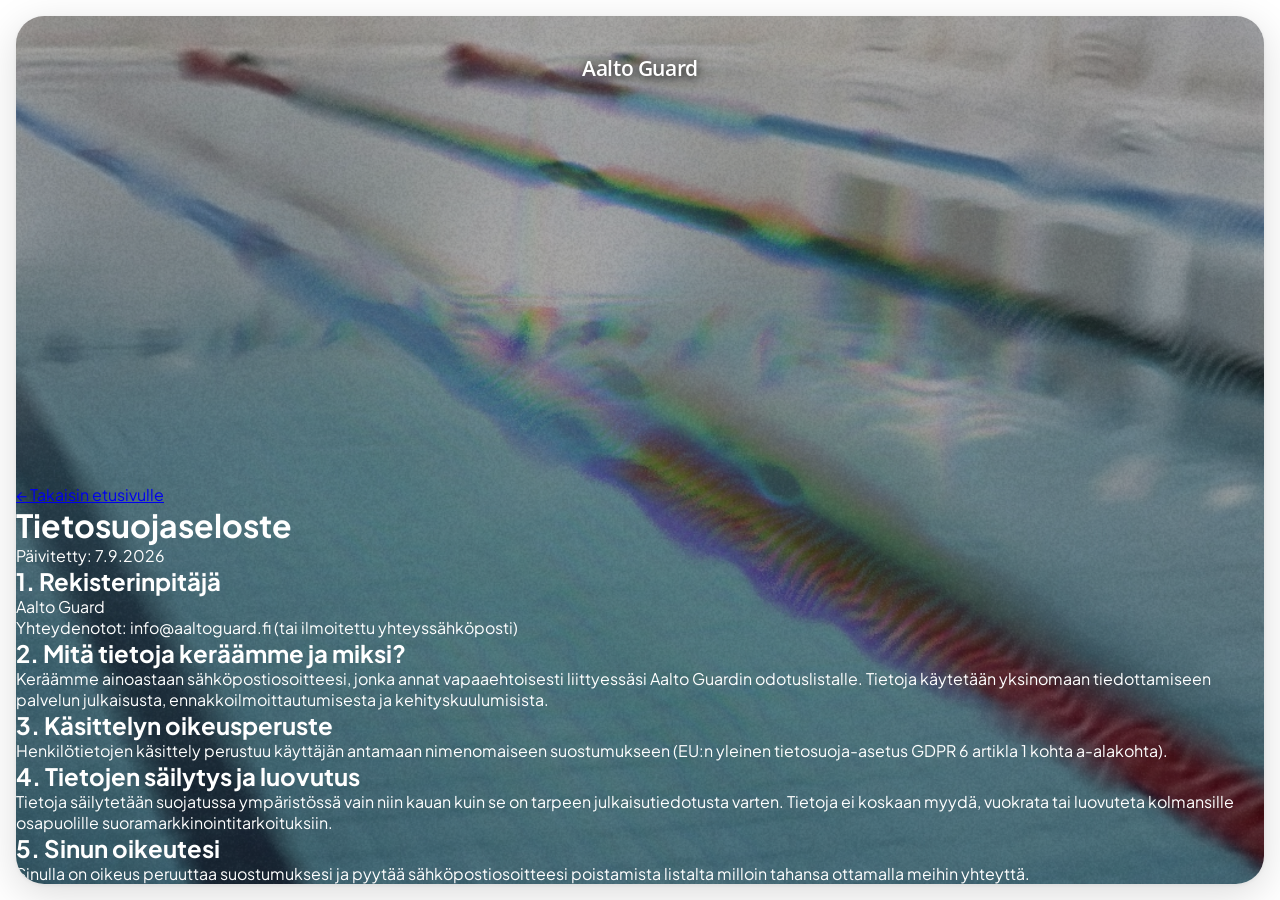
==== tietosuoja.html @ a60adfa9 "Initial commit: Aalto Guard landing page" ====
<!DOCTYPE html>
<html lang="fi">
<head>
  <meta charset="UTF-8">
  <meta name="viewport" content="width=device-width, initial-scale=1.0">
  <title>Tietosuojaseloste — Aalto Guard</title>
  <link rel="preconnect" href="https://fonts.googleapis.com">
  <link rel="preconnect" href="https://fonts.gstatic.com" crossorigin>
  <link href="https://fonts.googleapis.com/css2?family=Instrument+Serif:ital@1&family=Open+Sans:wght@600&family=Plus+Jakarta+Sans:wght@400;500;600;700;800&display=swap" rel="stylesheet">
  <link rel="stylesheet" href="style.css">
</head>
<body>
  <div class="page-wrapper">
    <main class="hero-card">
      <!-- Yläosan logo (identtinen etusivun kanssa) -->
      <header class="header">
        <a href="index.html" class="logo" style="text-decoration: none;">
          <span class="logo-text">Aalto Guard</span>
        </a>
      </header>

      <!-- Sisäinen vieritysalue, joka pitää taustakuvan täysin liikkumattomana -->
      <div class="privacy-scroll-wrapper">
        <div class="privacy-container">
          <a href="index.html" class="back-link">← Takaisin etusivulle</a>
          
          <h1 class="privacy-title">Tietosuojaseloste</h1>
          <p class="privacy-updated">Päivitetty: 7.9.2026</p>

          <section class="privacy-section">
            <h2>1. Rekisterinpitäjä</h2>
            <p>
              Aalto Guard<br>
              Yhteydenotot: info@aaltoguard.fi (tai ilmoitettu yhteyssähköposti)
            </p>
          </section>

          <section class="privacy-section">
            <h2>2. Mitä tietoja keräämme ja miksi?</h2>
            <p>
              Keräämme ainoastaan sähköpostiosoitteesi, jonka annat vapaaehtoisesti liittyessäsi Aalto Guardin odotuslistalle.
              Tietoja käytetään yksinomaan tiedottamiseen palvelun julkaisusta, ennakkoilmoittautumisesta ja kehityskuulumisista.
            </p>
          </section>

          <section class="privacy-section">
            <h2>3. Käsittelyn oikeusperuste</h2>
            <p>
              Henkilötietojen käsittely perustuu käyttäjän antamaan nimenomaiseen suostumukseen (EU:n yleinen tietosuoja-asetus GDPR 6 artikla 1 kohta a-alakohta).
            </p>
          </section>

          <section class="privacy-section">
            <h2>4. Tietojen säilytys ja luovutus</h2>
            <p>
              Tietoja säilytetään suojatussa ympäristössä vain niin kauan kuin se on tarpeen julkaisutiedotusta varten. Tietoja ei koskaan myydä, vuokrata tai luovuteta kolmansille osapuolille suoramarkkinointitarkoituksiin.
            </p>
          </section>

          <section class="privacy-section">
            <h2>5. Sinun oikeutesi</h2>
            <p>
              Sinulla on oikeus peruuttaa suostumuksesi ja pyytää sähköpostiosoitteesi poistamista listalta milloin tahansa ottamalla meihin yhteyttä.
            </p>
          </section>
        </div>
      </div>
    </main>
  </div>
</body>
</html>
---- style.css ----
/* ==========================================================================
   AALTO GUARD - LOPULLINEN TYYLITIEDOSTO (ALLAS 3 + HIENOVARAISEN PIENI TUMMENNUS)
   ========================================================================== */

/* Reset & Base */
*, *::before, *::after {
  box-sizing: border-box;
  margin: 0;
  padding: 0;
}

html, body {
  width: 100%;
  height: 100%;
  min-height: 100dvh;
  font-family: 'Plus Jakarta Sans', -apple-system, BlinkMacSystemFont, 'Segoe UI', Roboto, Helvetica, Arial, sans-serif;
  background-color: #ffffff;
  color: #ffffff;
  -webkit-font-smoothing: antialiased;
  -moz-osx-font-smoothing: grayscale;
  overflow: hidden;
}

/* Page Frame with white outer margin */
.page-wrapper {
  height: 100vh;
  height: 100dvh;
  min-height: 100dvh;
  padding: 16px;
  display: flex;
  background-color: #ffffff;
}

/* Hero Card Container */
.hero-card {
  flex: 1;
  position: relative;
  display: flex;
  flex-direction: column;
  justify-content: space-between;
  align-items: center;
  height: calc(100dvh - 32px);
  min-height: calc(100dvh - 32px);
  max-height: calc(100dvh - 32px);
  border-radius: 28px;
  overflow: hidden;
  /* Allas 3 -kuva syvemmällä tummennuksella */
  background-image: 
    linear-gradient(rgba(0, 0, 0, 0.32), rgba(0, 0, 0, 0.40)),
    url('pool-diagonal.jpg');
  background-size: cover;
  background-position: center center;
  background-repeat: no-repeat;
  box-shadow: 
    0 10px 40px rgba(0, 0, 0, 0.14),
    0 1px 4px rgba(0, 0, 0, 0.06);
}

/* Header & Logo */
.header {
  width: 100%;
  padding-top: 38px;
  display: flex;
  justify-content: center;
  align-items: center;
  z-index: 10;
  transition: filter 0.18s ease, opacity 0.18s ease, transform 0.18s ease;
}

.logo {
  display: inline-flex;
  align-items: center;
  color: #ffffff;
  user-select: none;
}

.logo-text {
  font-family: 'Open Sans', sans-serif;
  font-size: 21px;
  font-weight: 600;
  letter-spacing: -0.02em;
  color: #ffffff;
  text-shadow: 0 2px 10px rgba(0, 0, 0, 0.8), 0 0 20px rgba(0, 0, 0, 0.45);
}

/* Center Content */
.hero-content {
  position: relative;
  display: flex;
  flex-direction: column;
  align-items: center;
  justify-content: center;
  text-align: center;
  padding: 20px 24px 70px;
  max-width: 860px;
  width: 100%;
  margin: auto;
  z-index: 10;
  transition: filter 0.18s ease, opacity 0.18s ease, transform 0.18s ease;
}

/* Välitön blurraus taustalle kun modaali on auki */
body.modal-open .header,
body.modal-open .hero-content {
  filter: blur(14px);
  opacity: 0.22;
  transform: scale(0.985);
  pointer-events: none;
}

/* Main Heading */
.hero-title {
  font-size: clamp(2.5rem, 5.8vw, 4.5rem);
  font-weight: 700;
  line-height: 1.15;
  letter-spacing: -0.035em;
  color: #ffffff;
  margin-bottom: 18px;
  text-shadow: 0 3px 16px rgba(0, 0, 0, 0.8), 0 0 36px rgba(0, 0, 0, 0.5);
}

.hero-title .italic-serif {
  font-family: 'Instrument Serif', 'Playfair Display', Georgia, serif;
  font-style: italic;
  font-weight: 400;
  letter-spacing: -0.01em;
  padding: 0 2px;
}

/* Subtitle */
.hero-subtitle {
  font-size: clamp(1rem, 1.7vw, 1.15rem);
  font-weight: 600;
  color: #ffffff;
  letter-spacing: -0.01em;
  margin-bottom: 32px;
  max-width: 650px;
  margin-left: auto;
  margin-right: auto;
  line-height: 1.5;
  text-shadow: 0 2px 10px rgba(0, 0, 0, 0.85), 0 0 24px rgba(0, 0, 0, 0.55);
}

/* Waitlist Email Form */
.waitlist-form {
  display: inline-flex;
  align-items: center;
  background: rgba(255, 255, 255, 0.92);
  backdrop-filter: blur(18px);
  -webkit-backdrop-filter: blur(18px);
  border-radius: 9999px;
  padding: 5px 6px 5px 22px;
  box-shadow: 
    0 16px 38px rgba(0, 0, 0, 0.35),
    0 2px 8px rgba(0, 0, 0, 0.12),
    inset 0 1px 1px rgba(255, 255, 255, 0.8);
  transition: all 0.25s cubic-bezier(0.16, 1, 0.3, 1);
  max-width: 100%;
}

.waitlist-form:focus-within {
  background: rgba(255, 255, 255, 0.98);
  box-shadow: 
    0 20px 48px rgba(0, 0, 0, 0.4),
    0 0 0 3px rgba(255, 255, 255, 0.6);
}

.waitlist-input {
  border: none;
  background: transparent;
  outline: none;
  font-family: inherit;
  font-size: 15px;
  color: #111827;
  width: 220px;
  padding: 8px 0;
}

.waitlist-input::placeholder {
  color: #64748b;
  font-weight: 500;
}

.waitlist-button {
  border: none;
  outline: none;
  background: #ffffff;
  color: #0f172a;
  font-family: inherit;
  font-size: 14px;
  font-weight: 600;
  letter-spacing: -0.01em;
  padding: 12px 24px;
  border-radius: 9999px;
  cursor: pointer;
  box-shadow: 0 2px 8px rgba(0, 0, 0, 0.1);
  transition: background-color 0.2s ease;
  white-space: nowrap;
}

.waitlist-button:hover {
  background-color: #f1f5f9;
}

.waitlist-button:active {
  background-color: #e2e8f0;
}

/* Privacy Note */
.privacy-note {
  margin-top: 15px;
  font-size: 12.5px;
  color: rgba(255, 255, 255, 0.92);
  font-weight: 500;
  letter-spacing: -0.01em;
  text-shadow: 0 1px 8px rgba(0, 0, 0, 0.85);
  text-align: center;
}

.privacy-link-btn {
  background: none;
  border: none;
  padding: 0;
  font: inherit;
  color: #ffffff;
  font-weight: 600;
  text-decoration: underline;
  text-underline-offset: 3px;
  cursor: pointer;
  transition: opacity 0.2s ease;
}

.privacy-link-btn:hover {
  opacity: 0.8;
}

/* Feedback messages */
.form-feedback {
  margin-top: 12px;
  font-size: 14px;
  min-height: 20px;
  transition: all 0.3s ease;
}

.form-feedback.success {
  color: #86efac;
  font-weight: 600;
  text-shadow: 0 2px 8px rgba(0, 0, 0, 0.8);
}

.form-feedback.error {
  color: #fca5a5;
  font-weight: 600;
  text-shadow: 0 2px 8px rgba(0, 0, 0, 0.8);
}

/* ==========================================================================
   FROSTED GLASS MODAL
   ========================================================================== */
.modal-overlay {
  position: absolute;
  inset: 0;
  display: flex;
  align-items: center;
  justify-content: center;
  z-index: 50;
  opacity: 0;
  visibility: hidden;
  pointer-events: none;
  transition: opacity 0.16s ease, visibility 0.16s ease;
}

.modal-overlay.open {
  opacity: 1;
  visibility: visible;
  pointer-events: auto;
}

.modal-backdrop {
  position: absolute;
  inset: 0;
  background: rgba(0, 0, 0, 0.52);
  backdrop-filter: blur(14px);
  -webkit-backdrop-filter: blur(14px);
}

.modal-dialog {
  position: relative;
  z-index: 2;
  width: 90%;
  max-width: 540px;
  max-height: 82vh;
  max-height: 82dvh;
  background: rgba(13, 20, 28, 0.88);
  backdrop-filter: blur(28px);
  -webkit-backdrop-filter: blur(28px);
  border: 1px solid rgba(255, 255, 255, 0.18);
  border-radius: 24px;
  padding: 30px;
  text-align: left;
  transform: scale(0.94) translateY(12px);
  opacity: 0;
  box-shadow: 0 24px 60px rgba(0, 0, 0, 0.55);
  transition: transform 0.32s cubic-bezier(0.16, 1, 0.3, 1), opacity 0.25s ease;
  overflow-y: auto;
}

.modal-overlay.open .modal-dialog {
  transform: scale(1) translateY(0);
  opacity: 1;
}

.modal-header {
  display: flex;
  justify-content: space-between;
  align-items: center;
  margin-bottom: 20px;
}

.modal-header h3 {
  font-size: 1.35rem;
  font-weight: 700;
  color: #ffffff;
}

.modal-close-btn {
  background: rgba(255, 255, 255, 0.12);
  border: none;
  color: #ffffff;
  font-size: 22px;
  width: 34px;
  height: 34px;
  border-radius: 50%;
  cursor: pointer;
  display: flex;
  align-items: center;
  justify-content: center;
  transition: background 0.2s ease, transform 0.2s ease;
}

.modal-close-btn:hover {
  background: rgba(255, 255, 255, 0.25);
  transform: scale(1.05);
}

.modal-body h4 {
  font-size: 0.95rem;
  font-weight: 600;
  color: #ffffff;
  margin-top: 14px;
  margin-bottom: 4px;
}

.modal-body p {
  font-size: 13.5px;
  line-height: 1.6;
  color: rgba(255, 255, 255, 0.84);
}

/* ==========================================================================
   RESPONSIVE & MOBILE
   ========================================================================== */
@media (max-width: 640px) {
  .page-wrapper {
    padding: 8px;
  }

  .hero-card {
    border-radius: 20px;
    height: calc(100dvh - 16px);
    min-height: calc(100dvh - 16px);
    max-height: calc(100dvh - 16px);
  }

  .header {
    padding-top: 20px;
  }

  .logo-text {
    font-size: 18px;
  }

  .hero-content {
    padding: 12px 14px 40px;
  }

  .hero-title {
    font-size: 2.15rem;
    line-height: 1.18;
    margin-bottom: 12px;
  }

  .hero-subtitle {
    font-size: 0.92rem;
    margin-bottom: 22px;
    line-height: 1.45;
  }

  .waitlist-form {
    flex-direction: column;
    width: 100%;
    max-width: 320px;
    padding: 8px;
    gap: 8px;
    border-radius: 22px;
  }

  .waitlist-input {
    width: 100%;
    text-align: center;
    padding: 8px 12px;
    font-size: 14.5px;
  }

  .waitlist-button {
    width: 100%;
    padding: 12px;
    font-size: 14px;
  }

  .modal-dialog {
    width: 92%;
    max-height: 82dvh;
    padding: 24px 20px;
    border-radius: 20px;
  }

  .modal-header h3 {
    font-size: 1.2rem;
  }
}
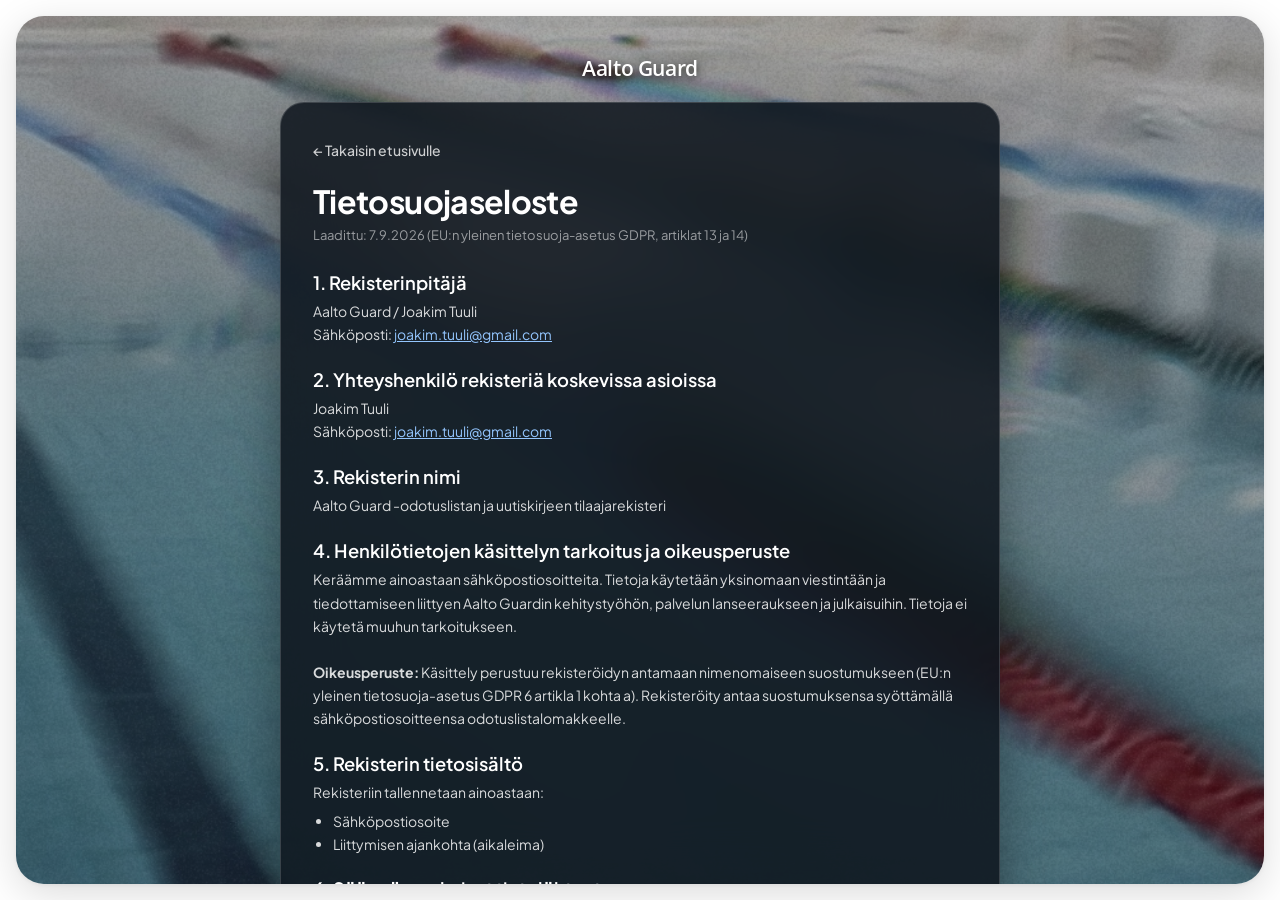
==== commit 1fd0901c: "Update official GDPR privacy policy template with contact info joakim.tuuli@gmail.com" ====
--- a/tietosuoja.html
+++ b/tietosuoja.html
@@ -8,59 +8,179 @@
   <link rel="preconnect" href="https://fonts.gstatic.com" crossorigin>
   <link href="https://fonts.googleapis.com/css2?family=Instrument+Serif:ital@1&family=Open+Sans:wght@600&family=Plus+Jakarta+Sans:wght@400;500;600;700;800&display=swap" rel="stylesheet">
   <link rel="stylesheet" href="style.css">
+  <style>
+    .privacy-container {
+      max-width: 720px;
+      width: 100%;
+      margin: 20px auto 40px;
+      padding: 36px 32px;
+      background: rgba(13, 20, 28, 0.86);
+      backdrop-filter: blur(28px);
+      -webkit-backdrop-filter: blur(28px);
+      border-radius: 24px;
+      border: 1px solid rgba(255, 255, 255, 0.16);
+      color: rgba(255, 255, 255, 0.92);
+      box-shadow: 0 20px 50px rgba(0, 0, 0, 0.4);
+      text-align: left;
+    }
+
+    .back-link {
+      display: inline-flex;
+      align-items: center;
+      gap: 6px;
+      color: rgba(255, 255, 255, 0.78);
+      text-decoration: none;
+      font-size: 14px;
+      font-weight: 500;
+      margin-bottom: 22px;
+      transition: color 0.2s;
+    }
+
+    .back-link:hover {
+      color: #ffffff;
+    }
+
+    .privacy-title {
+      font-size: 2rem;
+      font-weight: 700;
+      letter-spacing: -0.02em;
+      margin-bottom: 6px;
+      color: #ffffff;
+    }
+
+    .privacy-updated {
+      font-size: 13px;
+      color: rgba(255, 255, 255, 0.55);
+      margin-bottom: 28px;
+    }
+
+    .privacy-section {
+      margin-bottom: 22px;
+    }
+
+    .privacy-section h2 {
+      font-size: 1.15rem;
+      font-weight: 600;
+      color: #ffffff;
+      margin-bottom: 6px;
+    }
+
+    .privacy-section p {
+      font-size: 14px;
+      line-height: 1.65;
+      color: rgba(255, 255, 255, 0.84);
+    }
+
+    .privacy-section a {
+      color: #93c5fd;
+      text-decoration: underline;
+    }
+  </style>
 </head>
 <body>
   <div class="page-wrapper">
     <main class="hero-card">
-      <!-- Yläosan logo (identtinen etusivun kanssa) -->
+      <!-- Erillinen taustakuvakerros -->
+      <div class="hero-bg" id="hero-bg" aria-hidden="true"></div>
+
+      <!-- Yläosan logo -->
       <header class="header">
         <a href="index.html" class="logo" style="text-decoration: none;">
           <span class="logo-text">Aalto Guard</span>
         </a>
       </header>
 
-      <!-- Sisäinen vieritysalue, joka pitää taustakuvan täysin liikkumattomana -->
+      <!-- Sisäinen vieritysalue -->
       <div class="privacy-scroll-wrapper">
         <div class="privacy-container">
           <a href="index.html" class="back-link">← Takaisin etusivulle</a>
           
           <h1 class="privacy-title">Tietosuojaseloste</h1>
-          <p class="privacy-updated">Päivitetty: 7.9.2026</p>
+          <p class="privacy-updated">Laadittu: 7.9.2026 (EU:n yleinen tietosuoja-asetus GDPR, artiklat 13 ja 14)</p>
 
           <section class="privacy-section">
             <h2>1. Rekisterinpitäjä</h2>
             <p>
-              Aalto Guard<br>
-              Yhteydenotot: info@aaltoguard.fi (tai ilmoitettu yhteyssähköposti)
+              Aalto Guard / Joakim Tuuli<br>
+              Sähköposti: <a href="mailto:joakim.tuuli@gmail.com">joakim.tuuli@gmail.com</a>
             </p>
           </section>
 
           <section class="privacy-section">
-            <h2>2. Mitä tietoja keräämme ja miksi?</h2>
+            <h2>2. Yhteyshenkilö rekisteriä koskevissa asioissa</h2>
             <p>
-              Keräämme ainoastaan sähköpostiosoitteesi, jonka annat vapaaehtoisesti liittyessäsi Aalto Guardin odotuslistalle.
-              Tietoja käytetään yksinomaan tiedottamiseen palvelun julkaisusta, ennakkoilmoittautumisesta ja kehityskuulumisista.
+              Joakim Tuuli<br>
+              Sähköposti: <a href="mailto:joakim.tuuli@gmail.com">joakim.tuuli@gmail.com</a>
             </p>
           </section>
 
           <section class="privacy-section">
-            <h2>3. Käsittelyn oikeusperuste</h2>
+            <h2>3. Rekisterin nimi</h2>
             <p>
-              Henkilötietojen käsittely perustuu käyttäjän antamaan nimenomaiseen suostumukseen (EU:n yleinen tietosuoja-asetus GDPR 6 artikla 1 kohta a-alakohta).
+              Aalto Guard -odotuslistan ja uutiskirjeen tilaajarekisteri
             </p>
           </section>
 
           <section class="privacy-section">
-            <h2>4. Tietojen säilytys ja luovutus</h2>
+            <h2>4. Henkilötietojen käsittelyn tarkoitus ja oikeusperuste</h2>
             <p>
-              Tietoja säilytetään suojatussa ympäristössä vain niin kauan kuin se on tarpeen julkaisutiedotusta varten. Tietoja ei koskaan myydä, vuokrata tai luovuteta kolmansille osapuolille suoramarkkinointitarkoituksiin.
+              Keräämme ainoastaan sähköpostiosoitteita. Tietoja käytetään yksinomaan viestintään ja tiedottamiseen liittyen Aalto Guardin kehitystyöhön, palvelun lanseeraukseen ja julkaisuihin. Tietoja ei käytetä muuhun tarkoitukseen.
+              <br><br>
+              <strong>Oikeusperuste:</strong> Käsittely perustuu rekisteröidyn antamaan nimenomaiseen suostumukseen (EU:n yleinen tietosuoja-asetus GDPR 6 artikla 1 kohta a). Rekisteröity antaa suostumuksensa syöttämällä sähköpostiosoitteensa odotuslistalomakkeelle.
             </p>
           </section>
 
           <section class="privacy-section">
-            <h2>5. Sinun oikeutesi</h2>
+            <h2>5. Rekisterin tietosisältö</h2>
             <p>
-              Sinulla on oikeus peruuttaa suostumuksesi ja pyytää sähköpostiosoitteesi poistamista listalta milloin tahansa ottamalla meihin yhteyttä.
+              Rekisteriin tallennetaan ainoastaan:
+            </p>
+            <ul style="margin-left: 20px; margin-top: 6px; font-size: 14px; line-height: 1.6; color: rgba(255, 255, 255, 0.84);">
+              <li>Sähköpostiosoite</li>
+              <li>Liittymisen ajankohta (aikaleima)</li>
+            </ul>
+          </section>
+
+          <section class="privacy-section">
+            <h2>6. Säännönmukaiset tietolähteet</h2>
+            <p>
+              Tiedot saadaan ainoastaan rekisteröidyltä itseltään hänen täyttäessään sähköpostiosoitteensa Aalto Guardin verkkosivuston lomakkeelle.
+            </p>
+          </section>
+
+          <section class="privacy-section">
+            <h2>7. Tietojen luovutukset ja siirto EU:n tai ETA:n ulkopuolelle</h2>
+            <p>
+              Tietoja ei koskaan myydä, vuokrata tai luovuteta kolmansille osapuolille suoramarkkinointitarkoituksiin.
+              Tietojen teknisessä säilytyksessä hyödynnetään Googlen pilvipalvelua (Google Sheets), jossa tiedot suojataan alan standardien mukaisin menetelmin ja EU:n mallisopimuslausekkein (SCC).
+            </p>
+          </section>
+
+          <section class="privacy-section">
+            <h2>8. Tietojen säilytysaika</h2>
+            <p>
+              Henkilötietoja säilytetään vain niin kauan kuin se on tarpeellista Aalto Guardin julkaisusta tiedottamiseksi, tai kunnes rekisteröity peruuttaa suostumuksensa ja pyytää tietojensa poistamista.
+            </p>
+          </section>
+
+          <section class="privacy-section">
+            <h2>9. Rekisteröidyn oikeudet</h2>
+            <p>
+              Rekisteröidyllä on GDPR:n mukaisesti seuraavat oikeudet:
+            </p>
+            <ul style="margin-left: 20px; margin-top: 6px; font-size: 14px; line-height: 1.6; color: rgba(255, 255, 255, 0.84);">
+              <li><strong>Oikeus peruuttaa suostumus:</strong> Voit poistua listalta milloin tahansa ilmoittamalla siitä sähköpostitse osoitteeseen <a href="mailto:joakim.tuuli@gmail.com">joakim.tuuli@gmail.com</a>.</li>
+              <li><strong>Oikeus saada pääsy tietoihin:</strong> Oikeus tarkastaa itseään koskevat rekisteriin tallennetut henkilötiedot.</li>
+              <li><strong>Oikeus tietojen poistamiseen:</strong> Oikeus pyytää tietojensa poistamista rekisteristä ("oikeus tulla unohdetuksi").</li>
+              <li><strong>Oikeus tietojen oikaisemiseen:</strong> Oikeus pyytää virheellisten tietojen korjaamista.</li>
+              <li><strong>Oikeus tehdä valitus:</strong> Oikeus saattaa asia valvontaviranomaisen (Tietosuojavaltuutetun toimisto, <a href="https://tietosuoja.fi" target="_blank" rel="noopener">tietosuoja.fi</a>) käsiteltäväksi, mikäli katsot että henkilötietojesi käsittelyssä on rikottu tietosuojalainsäädäntöä.</li>
+            </ul>
+          </section>
+
+          <section class="privacy-section">
+            <h2>10. Automaattinen päätöksenteko ja profilointi</h2>
+            <p>
+              Tietoja ei käytetä automaattiseen päätöksentekoon eikä henkilöiden profilointiin.
             </p>
           </section>
         </div>
--- a/style.css
+++ b/style.css
@@ -44,27 +44,43 @@
   max-height: calc(100dvh - 32px);
   border-radius: 28px;
   overflow: hidden;
-  /* Allas 3 -kuva syvemmällä tummennuksella */
+  box-shadow: 
+    0 10px 40px rgba(0, 0, 0, 0.14),
+    0 1px 4px rgba(0, 0, 0, 0.06);
+}
+
+/* Erillinen GPU-kiihdytetty taustakuvakerros (blurraantuu välittömästi ilman viivettä) */
+.hero-bg {
+  position: absolute;
+  inset: -28px;
   background-image: 
     linear-gradient(rgba(0, 0, 0, 0.32), rgba(0, 0, 0, 0.40)),
     url('pool-diagonal.jpg');
   background-size: cover;
   background-position: center center;
   background-repeat: no-repeat;
-  box-shadow: 
-    0 10px 40px rgba(0, 0, 0, 0.14),
-    0 1px 4px rgba(0, 0, 0, 0.06);
+  z-index: 0;
+  transition: filter 0.22s cubic-bezier(0.16, 1, 0.3, 1), transform 0.22s cubic-bezier(0.16, 1, 0.3, 1);
+  will-change: filter, transform;
+}
+
+/* Kun modaali avataan, koko taustakuva ja sisältö sumenevat 0ms viiveellä */
+body.modal-open .hero-bg {
+  filter: blur(22px) brightness(0.8);
+  transform: scale(1.08);
 }
 
 /* Header & Logo */
 .header {
+  position: relative;
   width: 100%;
   padding-top: 38px;
   display: flex;
   justify-content: center;
   align-items: center;
   z-index: 10;
-  transition: filter 0.18s ease, opacity 0.18s ease, transform 0.18s ease;
+  transition: filter 0.2s ease, opacity 0.2s ease, transform 0.2s ease;
+  will-change: filter, opacity;
 }
 
 .logo {
@@ -96,15 +112,16 @@
   width: 100%;
   margin: auto;
   z-index: 10;
-  transition: filter 0.18s ease, opacity 0.18s ease, transform 0.18s ease;
-}
-
-/* Välitön blurraus taustalle kun modaali on auki */
+  transition: filter 0.2s ease, opacity 0.2s ease, transform 0.2s ease;
+  will-change: filter, opacity;
+}
+
+/* Tekstisisällön välitön sumennus */
 body.modal-open .header,
 body.modal-open .hero-content {
-  filter: blur(14px);
-  opacity: 0.22;
-  transform: scale(0.985);
+  filter: blur(10px);
+  opacity: 0.15;
+  transform: scale(0.98);
   pointer-events: none;
 }
 
@@ -265,23 +282,19 @@
   justify-content: center;
   z-index: 50;
   opacity: 0;
-  visibility: hidden;
   pointer-events: none;
-  transition: opacity 0.16s ease, visibility 0.16s ease;
+  transition: opacity 0.2s cubic-bezier(0.16, 1, 0.3, 1);
 }
 
 .modal-overlay.open {
   opacity: 1;
-  visibility: visible;
   pointer-events: auto;
 }
 
 .modal-backdrop {
   position: absolute;
   inset: 0;
-  background: rgba(0, 0, 0, 0.52);
-  backdrop-filter: blur(14px);
-  -webkit-backdrop-filter: blur(14px);
+  background: rgba(0, 0, 0, 0.42);
 }
 
 .modal-dialog {
@@ -327,7 +340,6 @@
   background: rgba(255, 255, 255, 0.12);
   border: none;
   color: #ffffff;
-  font-size: 22px;
   width: 34px;
   height: 34px;
   border-radius: 50%;
@@ -335,12 +347,20 @@
   display: flex;
   align-items: center;
   justify-content: center;
-  transition: background 0.2s ease, transform 0.2s ease;
+  padding: 0;
+  margin: 0;
+  transition: background-color 0.2s ease;
 }
 
 .modal-close-btn:hover {
-  background: rgba(255, 255, 255, 0.25);
-  transform: scale(1.05);
+  background-color: rgba(255, 255, 255, 0.25);
+}
+
+.modal-close-btn svg {
+  width: 14px;
+  height: 14px;
+  display: block;
+  pointer-events: none;
 }
 
 .modal-body h4 {
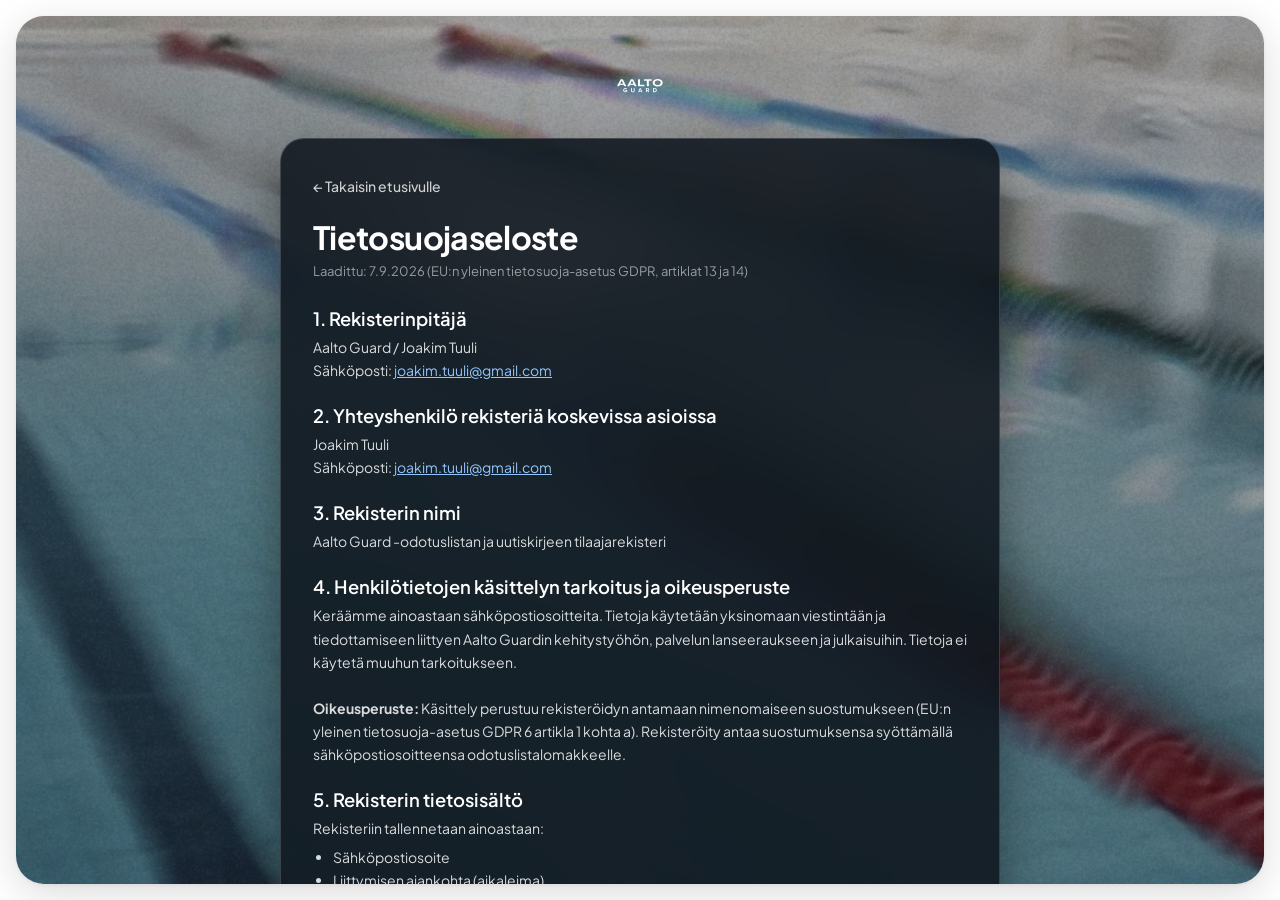
==== commit 3c22d1d6: "feat: Replace text logo with image logo" ====
--- a/tietosuoja.html
+++ b/tietosuoja.html
@@ -8,6 +8,12 @@
   <link rel="preconnect" href="https://fonts.gstatic.com" crossorigin>
   <link href="https://fonts.googleapis.com/css2?family=Instrument+Serif:ital@1&family=Open+Sans:wght@600&family=Plus+Jakarta+Sans:wght@400;500;600;700;800&display=swap" rel="stylesheet">
   <link rel="stylesheet" href="style.css">
+
+  <!-- Vercel Web Analytics -->
+  <script>
+    window.va = window.va || function () { (window.vaq = window.vaq || []).push(arguments); };
+  </script>
+  <script defer src="/_vercel/insights/script.js"></script>
   <style>
     .privacy-container {
       max-width: 720px;
@@ -86,7 +92,7 @@
       <!-- Yläosan logo -->
       <header class="header">
         <a href="index.html" class="logo" style="text-decoration: none;">
-          <span class="logo-text">Aalto Guard</span>
+          <img src="logo.png" alt="Aalto Guard" class="logo-img">
         </a>
       </header>
 
--- a/style.css
+++ b/style.css
@@ -90,13 +90,10 @@
   user-select: none;
 }
 
-.logo-text {
-  font-family: 'Open Sans', sans-serif;
-  font-size: 21px;
-  font-weight: 600;
-  letter-spacing: -0.02em;
-  color: #ffffff;
-  text-shadow: 0 2px 10px rgba(0, 0, 0, 0.8), 0 0 20px rgba(0, 0, 0, 0.45);
+.logo-img {
+  height: 64px;
+  width: auto;
+  display: block;
 }
 
 /* Center Content */
@@ -304,18 +301,20 @@
   max-width: 540px;
   max-height: 82vh;
   max-height: 82dvh;
+  display: flex;
+  flex-direction: column;
   background: rgba(13, 20, 28, 0.88);
   backdrop-filter: blur(28px);
   -webkit-backdrop-filter: blur(28px);
   border: 1px solid rgba(255, 255, 255, 0.18);
   border-radius: 24px;
-  padding: 30px;
+  padding: 28px 22px 28px 30px;
   text-align: left;
   transform: scale(0.94) translateY(12px);
   opacity: 0;
   box-shadow: 0 24px 60px rgba(0, 0, 0, 0.55);
   transition: transform 0.32s cubic-bezier(0.16, 1, 0.3, 1), opacity 0.25s ease;
-  overflow-y: auto;
+  overflow: hidden;
 }
 
 .modal-overlay.open .modal-dialog {
@@ -327,7 +326,9 @@
   display: flex;
   justify-content: space-between;
   align-items: center;
-  margin-bottom: 20px;
+  margin-bottom: 16px;
+  padding-right: 8px;
+  flex-shrink: 0;
 }
 
 .modal-header h3 {
@@ -361,6 +362,37 @@
   height: 14px;
   display: block;
   pointer-events: none;
+}
+
+/* Sisältöalue saumattomalla lasi-scrollbarilla */
+.modal-body {
+  flex: 1;
+  overflow-y: auto;
+  padding-right: 12px;
+  margin-right: -4px;
+  scroll-behavior: smooth;
+  scrollbar-width: thin;
+  scrollbar-color: rgba(255, 255, 255, 0.22) transparent;
+}
+
+/* Webkit (Chrome, Edge, Safari) saumaton ja smooth scrollbar */
+.modal-body::-webkit-scrollbar {
+  width: 5px;
+}
+
+.modal-body::-webkit-scrollbar-track {
+  background: transparent;
+  margin: 6px 0;
+}
+
+.modal-body::-webkit-scrollbar-thumb {
+  background: rgba(255, 255, 255, 0.22);
+  border-radius: 9999px;
+  transition: background-color 0.2s ease;
+}
+
+.modal-body::-webkit-scrollbar-thumb:hover {
+  background: rgba(255, 255, 255, 0.45);
 }
 
 .modal-body h4 {
@@ -396,8 +428,8 @@
     padding-top: 20px;
   }
 
-  .logo-text {
-    font-size: 18px;
+  .logo-img {
+    height: 48px;
   }
 
   .hero-content {
@@ -441,7 +473,7 @@
   .modal-dialog {
     width: 92%;
     max-height: 82dvh;
-    padding: 24px 20px;
+    padding: 24px 16px 24px 22px;
     border-radius: 20px;
   }
 
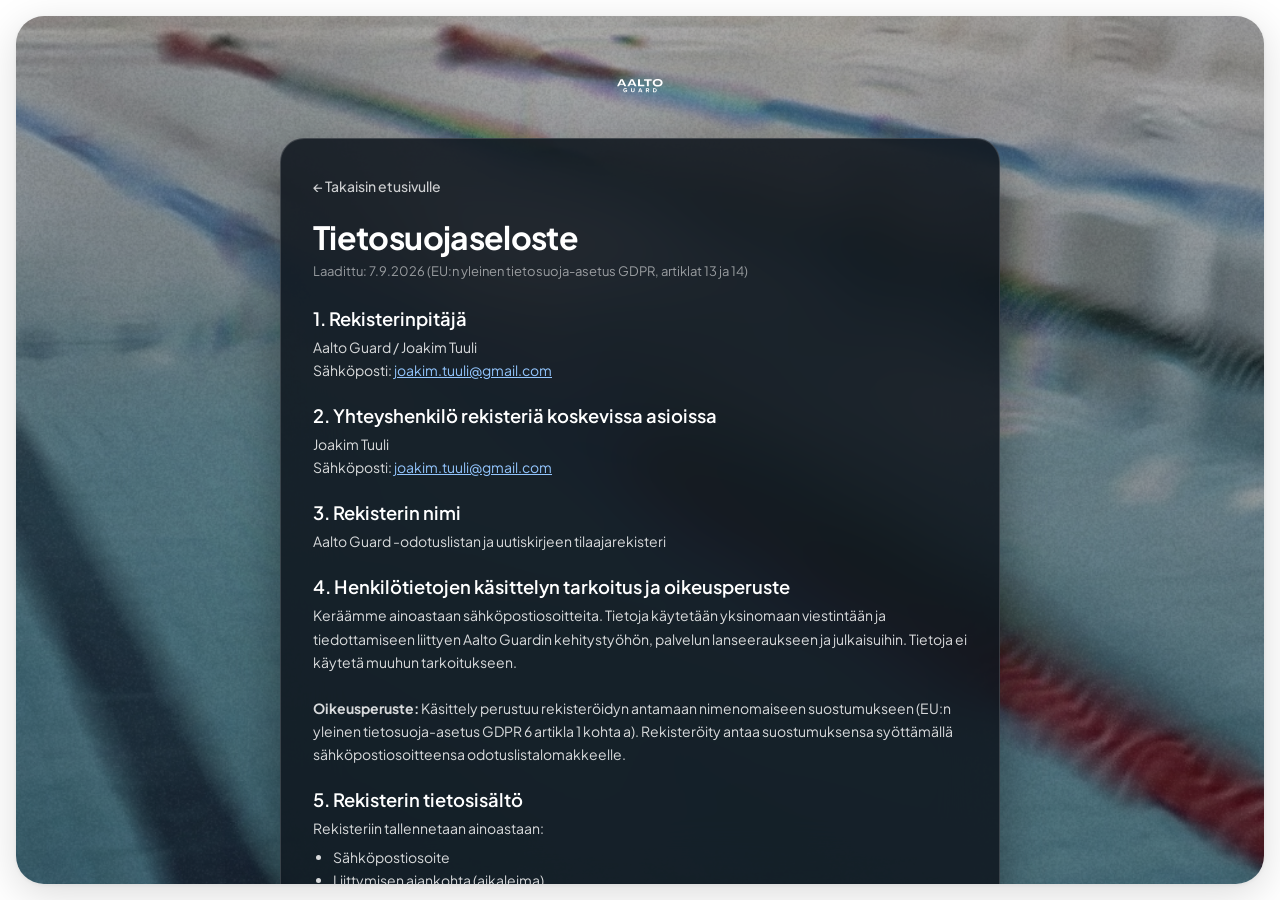
==== commit 2128a833: "feat: use Windy.svg for logo" ====
--- a/tietosuoja.html
+++ b/tietosuoja.html
@@ -92,7 +92,7 @@
       <!-- Yläosan logo -->
       <header class="header">
         <a href="index.html" class="logo" style="text-decoration: none;">
-          <img src="logo.png" alt="Aalto Guard" class="logo-img">
+          <img src="Windy.svg" alt="Aalto Guard" class="logo-img">
         </a>
       </header>
 
